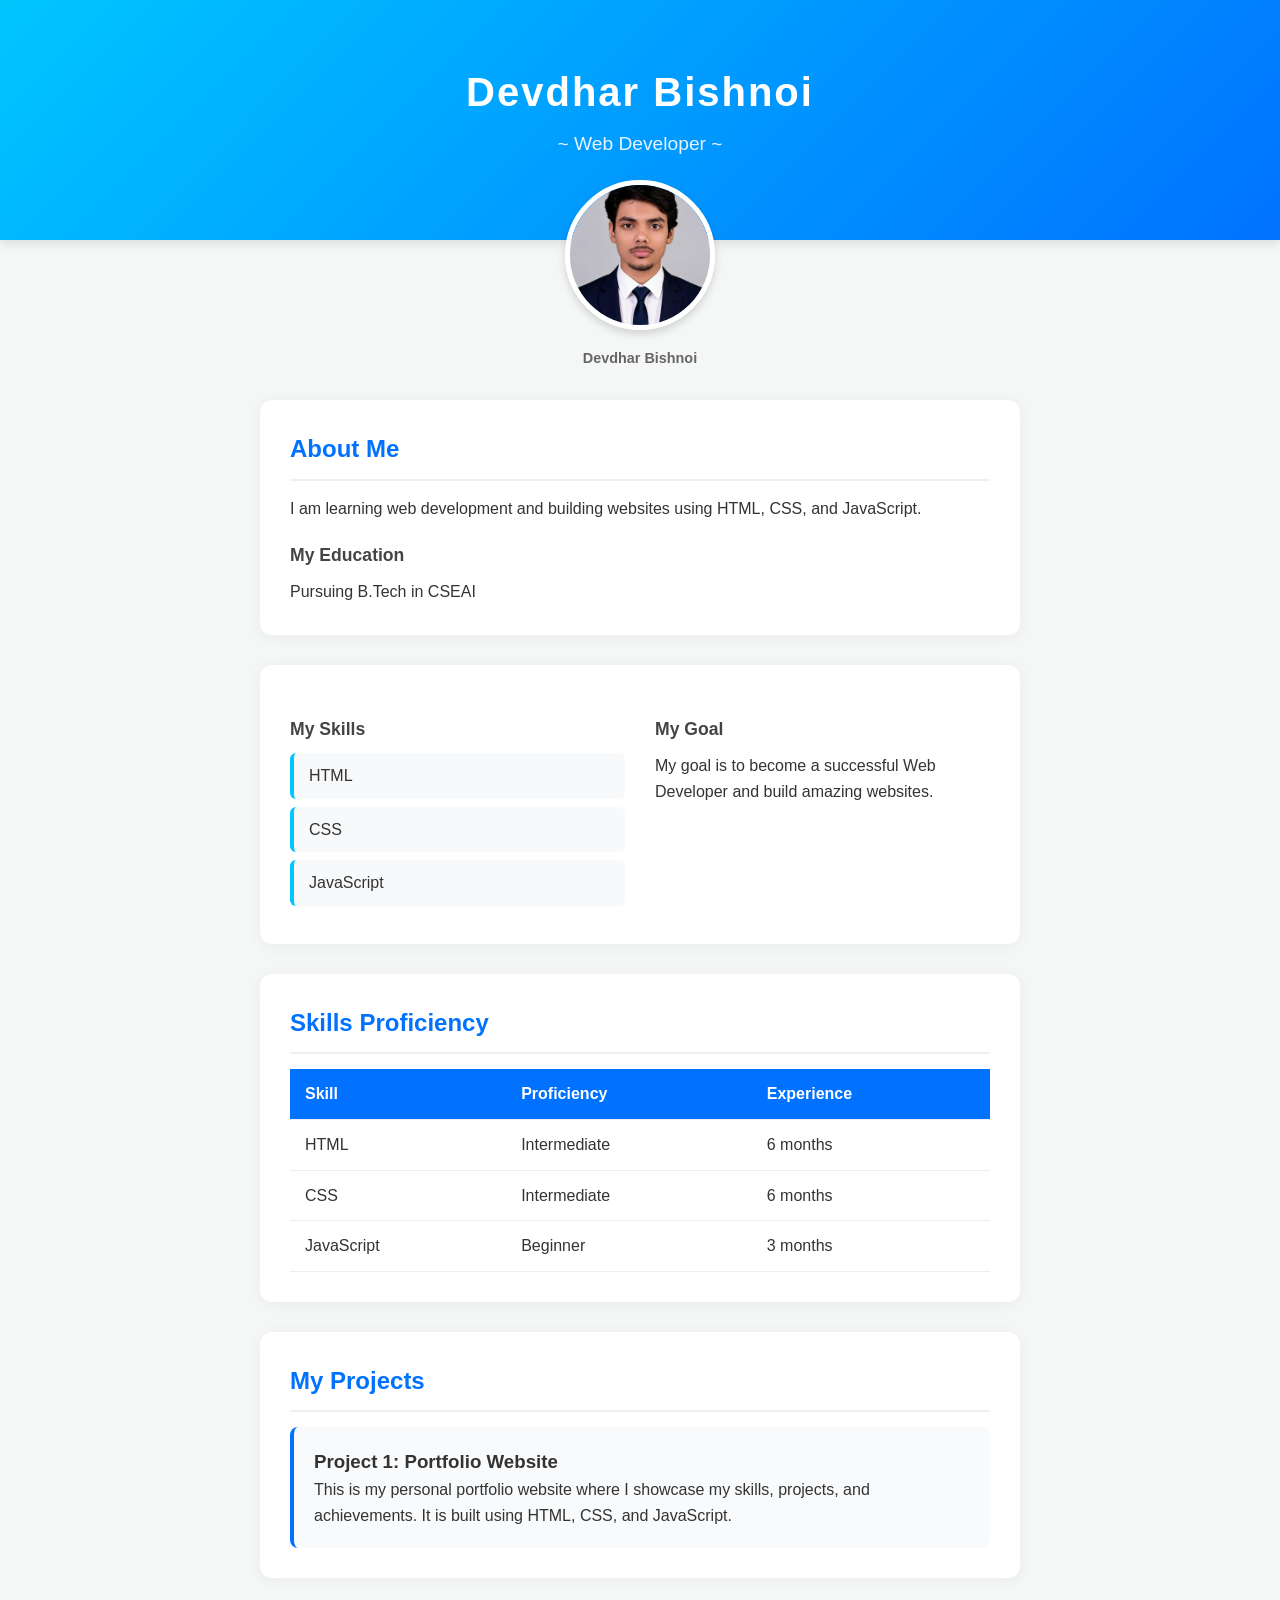
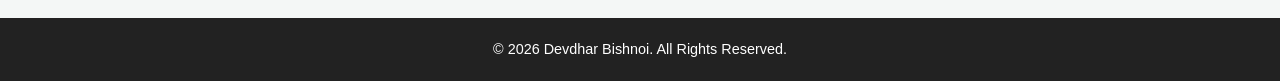
==== Assignment/index.html @ b50168af "Rename portfolio.html to index.html" ====
<!DOCTYPE html>
<html lang="en">
<head>
    <meta charset="UTF-8">
    <meta name="viewport" content="width=device-width, initial-scale=1.0">
    <title>Devdhar Bishnoi | Portfolio</title>
    <!-- CSS File Link -->
    <link rel="stylesheet" href="portfolio.css">
    <!-- Google Fonts Link for beautiful typography -->
    
</head>

<body>
    <!-- Header Section -->
    <header class="header">
        <div class="header-content">
            <h1>Devdhar Bishnoi</h1>
            <p class="subtitle">~ Web Developer ~</p>
        </div>
    </header>

    <!-- Main Content Container -->
    <main class="container">
        
        <!-- Profile Picture Section -->
        <section class="profile-section">
            <figure class="profile-figure">
                <img src="PFP 1.jpeg" alt="Devdhar Bishnoi" class="profile-img">
                <figcaption>Devdhar Bishnoi</figcaption>
            </figure>
        </section>

        <!-- About & Education Section -->
        <section class="card">
            <h2>About Me</h2>
            <p>I am learning web development and building websites using HTML, CSS, and JavaScript.</p>
            
            <h3 class="section-subheading">My Education</h3>
            <p title="Tooltip">Pursuing B.Tech in CSEAI</p>
        </section>

        <!-- Skills & Goal Section -->
        <section class="card flex-section">
            <div class="skills-list">
                <h3 class="section-subheading">My Skills</h3>
                <ul>
                    <li>HTML</li>
                    <li>CSS</li>
                    <li>JavaScript</li>
                </ul>
            </div>

            <div class="goal-box">
                <h3 class="section-subheading">My Goal</h3>
                <p>My goal is to become a successful Web Developer and build amazing websites.</p>
            </div>
        </section>

        <!-- Table Section -->
        <section class="card">
            <h2>Skills Proficiency</h2>
            <table class="skills-table">
                <thead>
                    <tr>
                        <th>Skill</th>
                        <th>Proficiency</th>
                        <th>Experience</th>
                    </tr>
                </thead>
                <tbody>
                    <tr>
                        <td>HTML</td>
                        <td>Intermediate</td>
                        <td>6 months</td>
                    </tr>
                    <tr>
                        <td>CSS</td>
                        <td>Intermediate</td>
                        <td>6 months</td>
                    </tr>
                    <tr>
                        <td>JavaScript</td>
                        <td>Beginner</td>
                        <td>3 months</td>
                    </tr>
                </tbody>
            </table>
        </section>

        <!-- Projects Section -->
        <section class="card">
            <h2>My Projects</h2>
            <div class="project-card">
                <h3>Project 1: Portfolio Website</h3>
                <p>This is my personal portfolio website where I showcase my skills, projects, and achievements. It is built using HTML, CSS, and JavaScript.</p>
            </div>
        </section>

    </main>

    <!-- Footer -->
    <footer>
        <p>&copy; 2026 Devdhar Bishnoi. All Rights Reserved.</p>
    </footer>
</body>
</html>
---- Assignment/portfolio.css ----
/* style.css */

/* Reset basic styling */
* {
    margin: 0;
    padding: 0;
    box-sizing: border-box;
    font-family: 'Poppins', sans-serif;
}

body {
    background-color: #f4f7f6; /* Light gray background */
    color: #333;
    line-height: 1.6;
}

/* --- Header Styling --- */
.header {
    background: linear-gradient(135deg, #00c6ff, #0072ff); /* Beautiful blue gradient */
    color: white;
    padding: 60px 20px 80px;
    text-align: center;
    box-shadow: 0 4px 10px rgba(0,0,0,0.1);
}

.header h1 {
    font-size: 2.5rem;
    letter-spacing: 2px;
}

.subtitle {
    font-size: 1.2rem;
    font-weight: 300;
    opacity: 0.9;
    margin-top: 5px;
}

/* --- Main Container --- */
.container {
    max-width: 800px;
    margin: 0 auto;
    padding: 0 20px;
}

/* --- Profile Picture Styling --- */
.profile-section {
    text-align: center;
    margin-top: -60px; /* Pulls image up into the header */
    margin-bottom: 30px;
}

.profile-img {
    width: 150px;
    height: 150px;
    border-radius: 50%;
    object-fit: cover;
    border: 5px solid white;
    box-shadow: 0 4px 8px rgba(0,0,0,0.15);
}

.profile-figure figcaption {
    margin-top: 10px;
    font-size: 0.9rem;
    color: #666;
    font-weight: 600;
}

/* --- Card Sections (White boxes) --- */
.card {
    background: white;
    padding: 30px;
    border-radius: 12px;
    margin-bottom: 30px;
    box-shadow: 0 2px 15px rgba(0,0,0,0.05); /* Soft shadow */
}

h2 {
    color: #0072ff;
    margin-bottom: 15px;
    border-bottom: 2px solid #f0f0f0;
    padding-bottom: 10px;
}

.section-subheading {
    color: #444;
    margin: 20px 0 10px;
    font-size: 1.1rem;
}

/* --- Flexbox for Skills & Goals --- */
.flex-section {
    display: flex;
    justify-content: space-between;
    gap: 30px;
    flex-wrap: wrap;
}

.skills-list, .goal-box {
    flex: 1;
    min-width: 250px;
}

/* Beautiful Lists */
ul {
    list-style-type: none;
}

ul li {
    background: #f8f9fa;
    margin: 8px 0;
    padding: 10px 15px;
    border-radius: 6px;
    border-left: 4px solid #00c6ff; /* Blue accent line */
    font-weight: 500;
    transition: transform 0.2s ease;
}

ul li:hover {
    transform: translateX(5px); /* Moves slightly right on hover */
}

/* --- Table Styling --- */
.skills-table {
    width: 100%;
    border-collapse: collapse;
    margin-top: 15px;
}

.skills-table th, .skills-table td {
    padding: 12px 15px;
    text-align: left;
    border-bottom: 1px solid #eee;
}

.skills-table th {
    background-color: #0072ff;
    color: white;
    font-weight: 600;
}

.skills-table tr:hover {
    background-color: #f4f7f6; /* Light gray on hover */
}

/* --- Project Card --- */
.project-card {
    background: #f8fafc;
    border-left: 4px solid #0072ff;
    padding: 20px;
    border-radius: 8px;
    margin-top: 15px;
}

/* --- Footer --- */
footer {
    text-align: center;
    padding: 20px;
    background: #222;
    color: white;
    margin-top: 40px;
    font-size: 0.9rem;
}
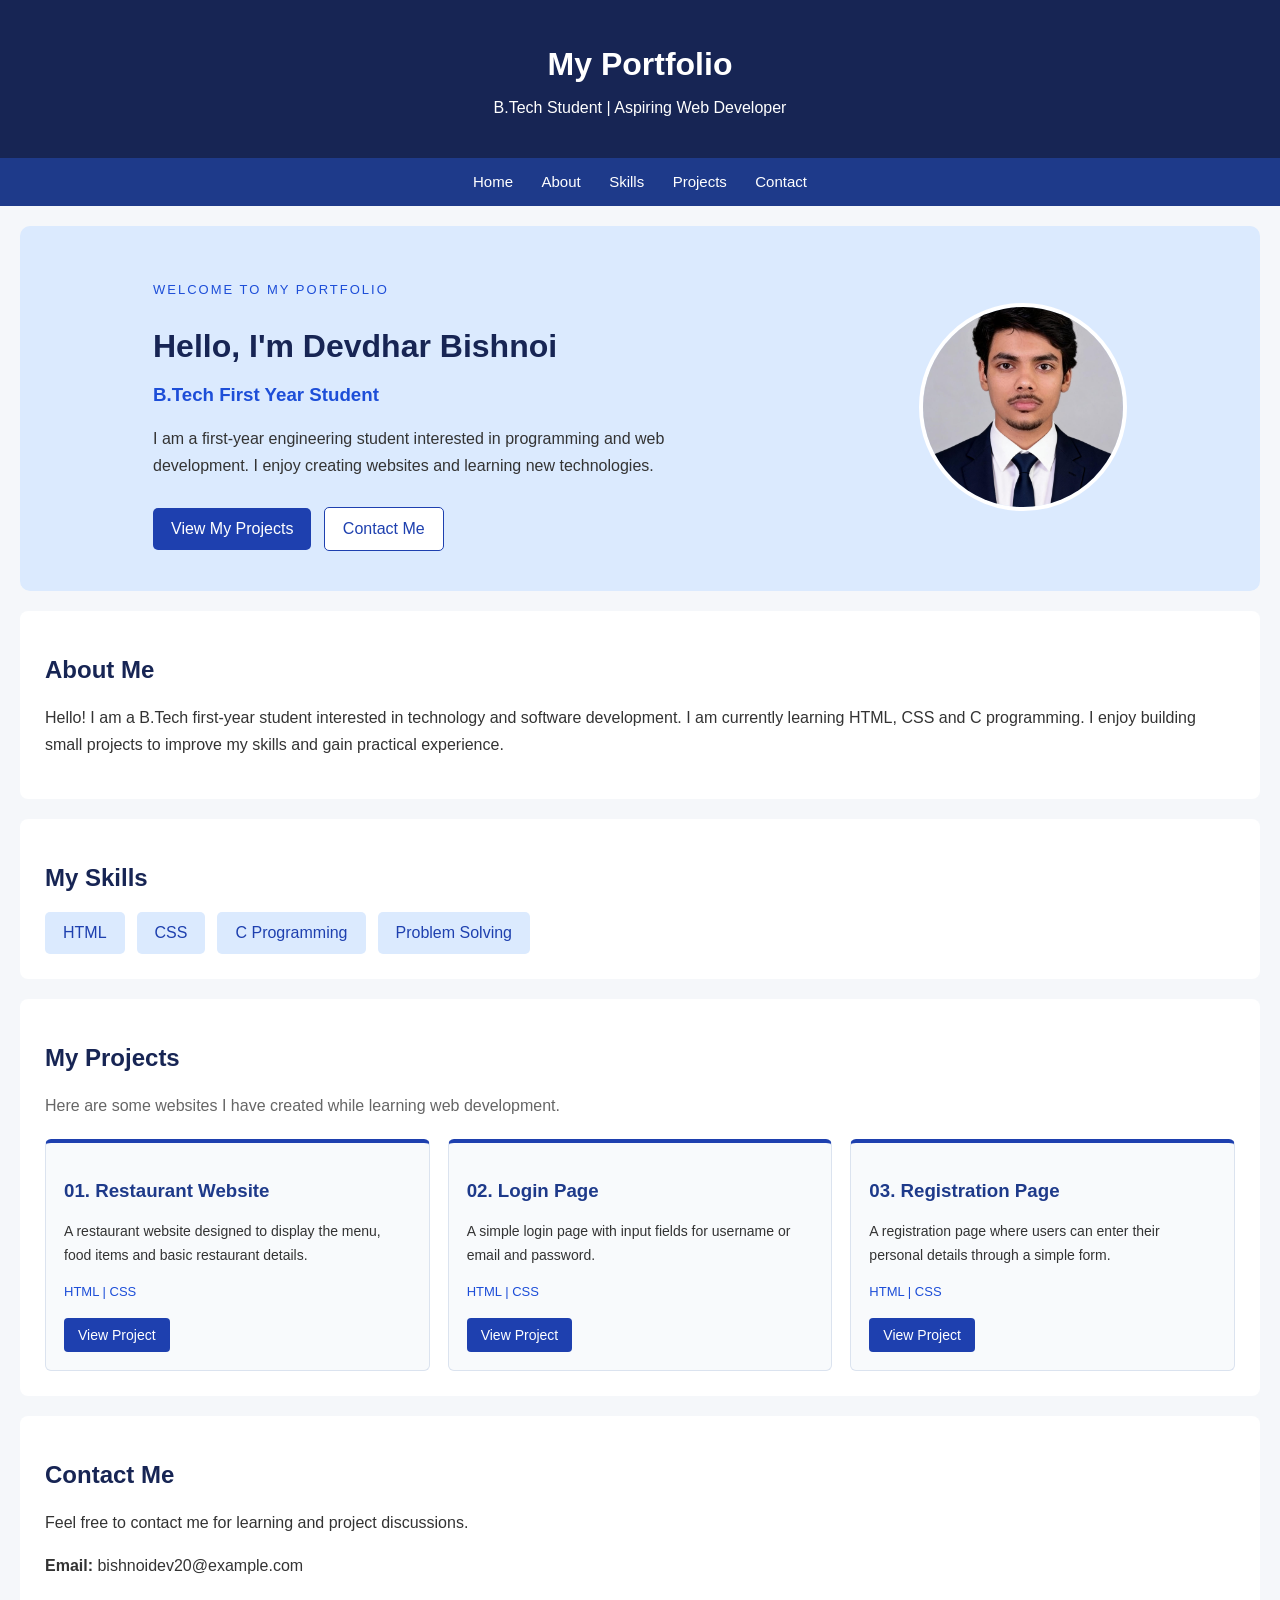
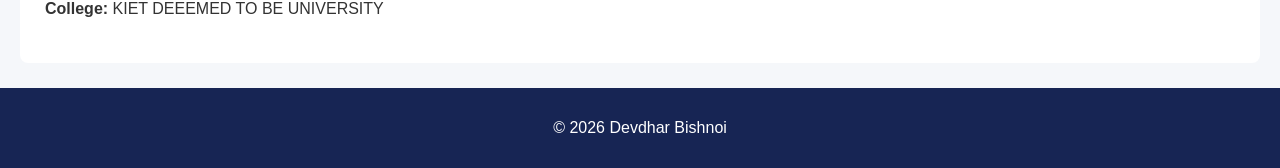
==== commit 275bafb3: "final 2" ====
--- a/Assignment/index.html
+++ b/Assignment/index.html
@@ -1,106 +1,174 @@
+
 <!DOCTYPE html>
 <html lang="en">
 <head>
     <meta charset="UTF-8">
     <meta name="viewport" content="width=device-width, initial-scale=1.0">
-    <title>Devdhar Bishnoi | Portfolio</title>
-    <!-- CSS File Link -->
-    <link rel="stylesheet" href="portfolio.css">
-    <!-- Google Fonts Link for beautiful typography -->
-    
+    <title>My Portfolio</title>
+    <link rel="stylesheet" href="index.css">
 </head>
+<body>
 
-<body>
-    <!-- Header Section -->
-    <header class="header">
-        <div class="header-content">
-            <h1>Devdhar Bishnoi</h1>
-            <p class="subtitle">~ Web Developer ~</p>
-        </div>
+    <!-- Header -->
+    <header>
+        <h1>My Portfolio</h1>
+        <p>B.Tech Student | Aspiring Web Developer</p>
     </header>
 
-    <!-- Main Content Container -->
-    <main class="container">
-        
-        <!-- Profile Picture Section -->
-        <section class="profile-section">
-            <figure class="profile-figure">
-                <img src="PFP 1.jpeg" alt="Devdhar Bishnoi" class="profile-img">
-                <figcaption>Devdhar Bishnoi</figcaption>
-            </figure>
-        </section>
+    <!-- Navigation Bar -->
+    <nav>
+        <a href="#home">Home</a>
+        <a href="#about">About</a>
+        <a href="#skills">Skills</a>
+        <a href="#projects">Projects</a>
+        <a href="#contact">Contact</a>
+    </nav>
 
-        <!-- About & Education Section -->
-        <section class="card">
-            <h2>About Me</h2>
-            <p>I am learning web development and building websites using HTML, CSS, and JavaScript.</p>
-            
-            <h3 class="section-subheading">My Education</h3>
-            <p title="Tooltip">Pursuing B.Tech in CSEAI</p>
-        </section>
+    <!-- Home Section -->
+    <section id="home" class="intro">
 
-        <!-- Skills & Goal Section -->
-        <section class="card flex-section">
-            <div class="skills-list">
-                <h3 class="section-subheading">My Skills</h3>
-                <ul>
-                    <li>HTML</li>
-                    <li>CSS</li>
-                    <li>JavaScript</li>
-                </ul>
+        <div class="intro-text">
+            <p class="welcome">WELCOME TO MY PORTFOLIO</p>
+
+            <h2>Hello, I'm Devdhar Bishnoi</h2>
+            <h3>B.Tech First Year Student</h3>
+
+            <p>
+                I am a first-year engineering student interested
+                in programming and web development. I enjoy
+                creating websites and learning new technologies.
+            </p>
+
+            <a href="#projects" class="btn">View My Projects</a>
+            <a href="#contact" class="btn btn-light">Contact Me</a>
+        </div>
+
+        <!-- Profile Photo -->
+        <div class="profile">
+            <img src="PFP 1.jpeg" alt="My Profile Photo">
+        </div>
+
+    </section>
+
+    <!-- About Section -->
+    <section id="about">
+        <h2>About Me</h2>
+
+        <p>
+            Hello! I am a B.Tech first-year student interested
+            in technology and software development. I am currently
+            learning HTML, CSS and C programming. I enjoy building
+            small projects to improve my skills and gain practical
+            experience.
+        </p>
+    </section>
+
+    <!-- Skills Section -->
+    <section id="skills">
+        <h2>My Skills</h2>
+
+        <div class="skills">
+            <div class="skill">HTML</div>
+            <div class="skill">CSS</div>
+            <div class="skill">C Programming</div>
+            <div class="skill">Problem Solving</div>
+        </div>
+    </section>
+
+    <!-- Projects Section -->
+    <section id="projects">
+        <h2>My Projects</h2>
+
+        <p class="subtitle">
+            Here are some websites I have created while learning
+            web development.
+        </p>
+
+        <div class="project-container">
+
+            <!-- Restaurant Website -->
+            <div class="project-card">
+                <h3>01. Restaurant Website</h3>
+
+                <p>
+                    A restaurant website designed to display the
+                    menu, food items and basic restaurant details.
+                </p>
+
+                <span>HTML | CSS</span>
+
+                <br><br>
+
+                <a href="resty.html"
+                   target="_blank"
+                   rel="noopener noreferrer"
+                   class="project-btn">
+                    View Project
+                </a>
             </div>
 
-            <div class="goal-box">
-                <h3 class="section-subheading">My Goal</h3>
-                <p>My goal is to become a successful Web Developer and build amazing websites.</p>
+            <!-- Login Page -->
+            <div class="project-card">
+                <h3>02. Login Page</h3>
+
+                <p>
+                    A simple login page with input fields for
+                    username or email and password.
+                </p>
+
+                <span>HTML | CSS</span>
+
+                <br><br>
+
+                <a href="login.html"
+                   target="_blank"
+                   rel="noopener noreferrer"
+                   class="project-btn">
+                    View Project
+                </a>
             </div>
-        </section>
 
-        <!-- Table Section -->
-        <section class="card">
-            <h2>Skills Proficiency</h2>
-            <table class="skills-table">
-                <thead>
-                    <tr>
-                        <th>Skill</th>
-                        <th>Proficiency</th>
-                        <th>Experience</th>
-                    </tr>
-                </thead>
-                <tbody>
-                    <tr>
-                        <td>HTML</td>
-                        <td>Intermediate</td>
-                        <td>6 months</td>
-                    </tr>
-                    <tr>
-                        <td>CSS</td>
-                        <td>Intermediate</td>
-                        <td>6 months</td>
-                    </tr>
-                    <tr>
-                        <td>JavaScript</td>
-                        <td>Beginner</td>
-                        <td>3 months</td>
-                    </tr>
-                </tbody>
-            </table>
-        </section>
+            <!-- Registration Page -->
+            <div class="project-card">
+                <h3>03. Registration Page</h3>
 
-        <!-- Projects Section -->
-        <section class="card">
-            <h2>My Projects</h2>
-            <div class="project-card">
-                <h3>Project 1: Portfolio Website</h3>
-                <p>This is my personal portfolio website where I showcase my skills, projects, and achievements. It is built using HTML, CSS, and JavaScript.</p>
+                <p>
+                    A registration page where users can enter
+                    their personal details through a simple form.
+                </p>
+
+                <span>HTML | CSS</span>
+
+                <br><br>
+
+                <a href=registration.html"
+                   target="_blank"
+                   rel="noopener noreferrer"
+                   class="project-btn">
+                    View Project
+                </a>
             </div>
-        </section>
 
-    </main>
+        </div>
+    </section>
+
+    <!-- Contact Section -->
+    <section id="contact">
+        <h2>Contact Me</h2>
+
+        <p>
+            Feel free to contact me for learning and project
+            discussions.
+        </p>
+
+        <p><b>Email:</b> bishnoidev20@example.com</p>
+        <p><b>College:</b> KIET DEEEMED TO BE UNIVERSITY</p>
+    </section>
 
     <!-- Footer -->
     <footer>
-        <p>&copy; 2026 Devdhar Bishnoi. All Rights Reserved.</p>
+        <p>© 2026 Devdhar Bishnoi </p>
     </footer>
+
 </body>
-</html>
+</html>
--- a/Assignment/index.css
+++ b/Assignment/index.css
@@ -0,0 +1,230 @@
+
+/* General Styling */
+body {
+    margin: 0;
+    font-family: Arial, sans-serif;
+    background-color: #f5f7fa;
+    color: #333;
+}
+
+/* Header */
+header {
+    background-color: #172554;
+    color: white;
+    text-align: center;
+    padding: 25px;
+}
+
+header h1 {
+    margin-bottom: 8px;
+}
+
+/* Navigation */
+nav {
+    background-color: #1e3a8a;
+    text-align: center;
+    padding: 15px;
+}
+
+nav a {
+    color: white;
+    text-decoration: none;
+    margin: 12px;
+    font-size: 15px;
+}
+
+nav a:hover {
+    color: #93c5fd;
+}
+
+/* Home Section */
+.intro {
+    background-color: #dbeafe;
+    margin: 20px;
+    padding: 40px;
+    border-radius: 10px;
+    display: flex;
+    align-items: center;
+    justify-content: space-around;
+    gap: 30px;
+}
+
+.intro-text {
+    max-width: 550px;
+}
+
+.welcome {
+    color: #1d4ed8;
+    font-size: 13px;
+    letter-spacing: 2px;
+}
+
+.intro h2 {
+    font-size: 32px;
+    color: #172554;
+    margin-bottom: 10px;
+}
+
+.intro h3 {
+    color: #1d4ed8;
+}
+
+.intro p {
+    line-height: 1.7;
+}
+
+/* Profile Photo */
+.profile img {
+    width: 200px;
+    height: 200px;
+    object-fit: cover;
+    border-radius: 50%;
+    border: 4px solid white;
+}
+
+/* Main Buttons */
+.btn {
+    display: inline-block;
+    background-color: #1e40af;
+    color: white;
+    text-decoration: none;
+    padding: 12px 18px;
+    border-radius: 5px;
+    margin-top: 12px;
+}
+
+.btn:hover {
+    background-color: #172554;
+}
+
+.btn-light {
+    background-color: white;
+    color: #1e40af;
+    border: 1px solid #1e40af;
+    margin-left: 8px;
+}
+
+.btn-light:hover {
+    background-color: #eff6ff;
+}
+
+/* General Sections */
+section:not(.intro) {
+    background-color: white;
+    margin: 20px;
+    padding: 25px;
+    border-radius: 8px;
+}
+
+h2 {
+    color: #172554;
+}
+
+section p {
+    line-height: 1.7;
+}
+
+/* Skills */
+.skills {
+    display: flex;
+    flex-wrap: wrap;
+    gap: 12px;
+}
+
+.skill {
+    background-color: #dbeafe;
+    color: #1e40af;
+    padding: 12px 18px;
+    border-radius: 5px;
+}
+
+/* Projects Section */
+.subtitle {
+    color: #666;
+}
+
+.project-container {
+    display: flex;
+    flex-wrap: wrap;
+    gap: 18px;
+    margin-top: 20px;
+}
+
+.project-card {
+    background-color: #f8fafc;
+    border: 1px solid #dbe3ef;
+    border-top: 4px solid #1e40af;
+    padding: 18px;
+    border-radius: 6px;
+    flex: 1;
+    min-width: 200px;
+}
+
+.project-card h3 {
+    color: #1e3a8a;
+}
+
+.project-card p {
+    font-size: 14px;
+}
+
+.project-card span {
+    color: #1d4ed8;
+    font-size: 13px;
+}
+
+/* Project Buttons */
+.project-btn {
+    display: inline-block;
+    background-color: #1e40af;
+    color: white;
+    text-decoration: none;
+    padding: 9px 14px;
+    border-radius: 4px;
+    font-size: 14px;
+}
+
+.project-btn:hover {
+    background-color: #172554;
+}
+
+/* Footer */
+footer {
+    background-color: #172554;
+    color: white;
+    text-align: center;
+    padding: 15px;
+    margin-top: 25px;
+}
+
+/* Smooth Scrolling */
+html {
+    scroll-behavior: smooth;
+}
+
+/* Mobile Responsive Design */
+@media (max-width: 600px) {
+    .intro {
+        flex-direction: column-reverse;
+        text-align: center;
+        padding: 25px;
+    }
+
+    .profile img {
+        width: 150px;
+        height: 150px;
+    }
+
+    nav a {
+        display: inline-block;
+        margin: 6px;
+    }
+
+    .btn-light {
+        margin-left: 0;
+    }
+
+    .project-card {
+        min-width: 0;
+    }
+}
